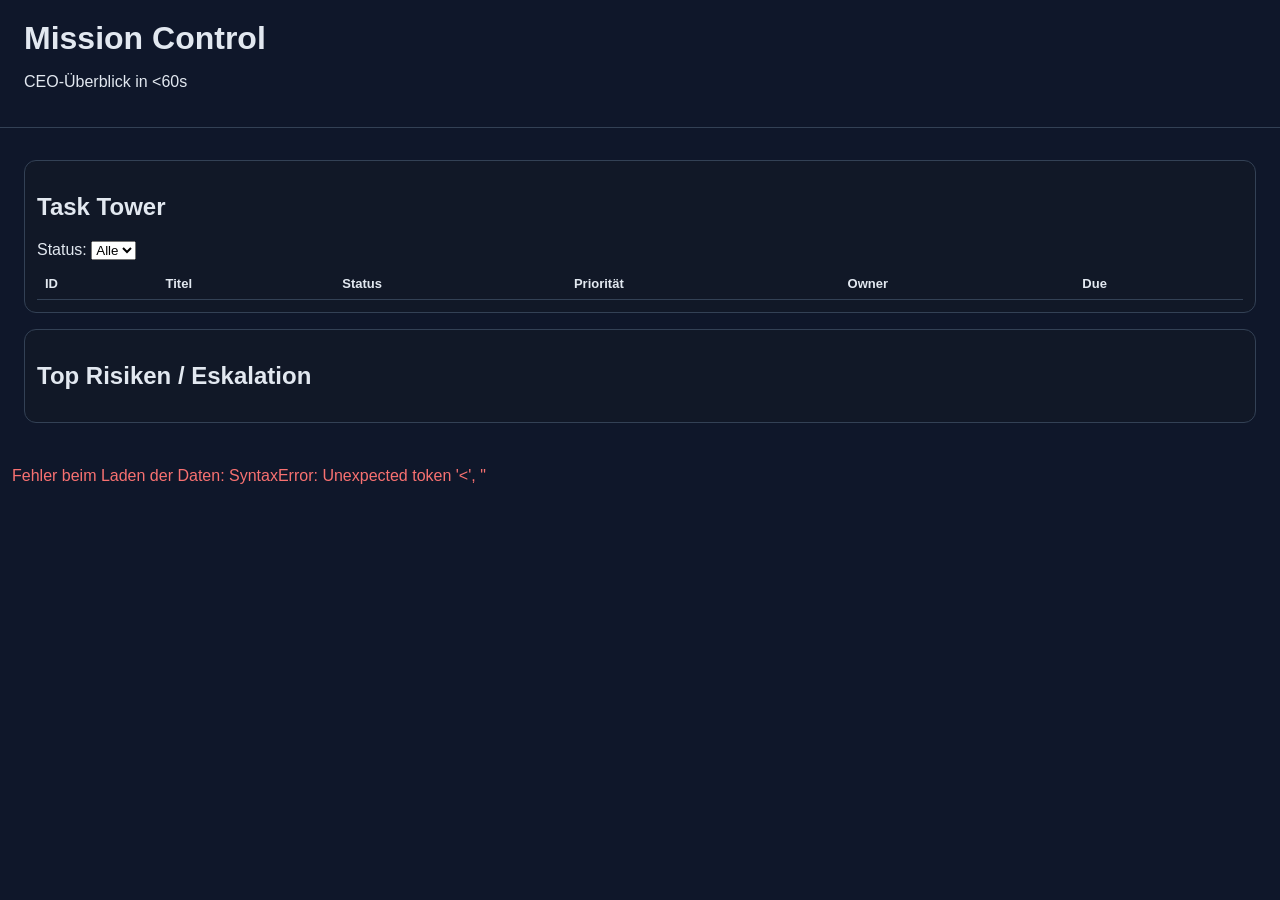
==== index.html @ 3247a1a6 "Mission Control web v1" ====
<!doctype html>
<html lang="de">
<head>
  <meta charset="UTF-8" />
  <meta name="viewport" content="width=device-width, initial-scale=1.0" />
  <title>Mission Control</title>
  <link rel="stylesheet" href="./styles.css" />
</head>
<body>
  <header>
    <h1>Mission Control</h1>
    <p>CEO-Überblick in &lt;60s</p>
  </header>

  <main>
    <section class="cards" id="kpiCards"></section>

    <section class="panel">
      <h2>Task Tower</h2>
      <div class="toolbar">
        <label>Status:
          <select id="statusFilter">
            <option value="all">Alle</option>
          </select>
        </label>
      </div>
      <table>
        <thead>
          <tr><th>ID</th><th>Titel</th><th>Status</th><th>Priorität</th><th>Owner</th><th>Due</th></tr>
        </thead>
        <tbody id="taskRows"></tbody>
      </table>
    </section>

    <section class="panel" id="risksPanel">
      <h2>Top Risiken / Eskalation</h2>
      <ul id="riskList"></ul>
    </section>
  </main>

  <script src="./app.js"></script>
</body>
</html>
---- styles.css ----
body{font-family:Inter,Arial,sans-serif;background:#0f172a;color:#e2e8f0;margin:0}header{padding:20px 24px;border-bottom:1px solid #334155}h1{margin:0}main{padding:16px 24px;display:grid;gap:16px}.cards{display:grid;grid-template-columns:repeat(auto-fit,minmax(220px,1fr));gap:12px}.card{background:#111827;border:1px solid #334155;border-radius:12px;padding:12px}.kpi-name{font-size:13px;color:#94a3b8}.kpi-value{font-size:26px;font-weight:700}.badge{display:inline-block;padding:2px 8px;border-radius:999px;font-size:12px}.gruen{background:#14532d}.gelb{background:#713f12}.rot{background:#7f1d1d}.panel{background:#111827;border:1px solid #334155;border-radius:12px;padding:12px}.toolbar{margin-bottom:8px}table{width:100%;border-collapse:collapse}th,td{padding:8px;border-bottom:1px solid #334155;text-align:left;font-size:13px}
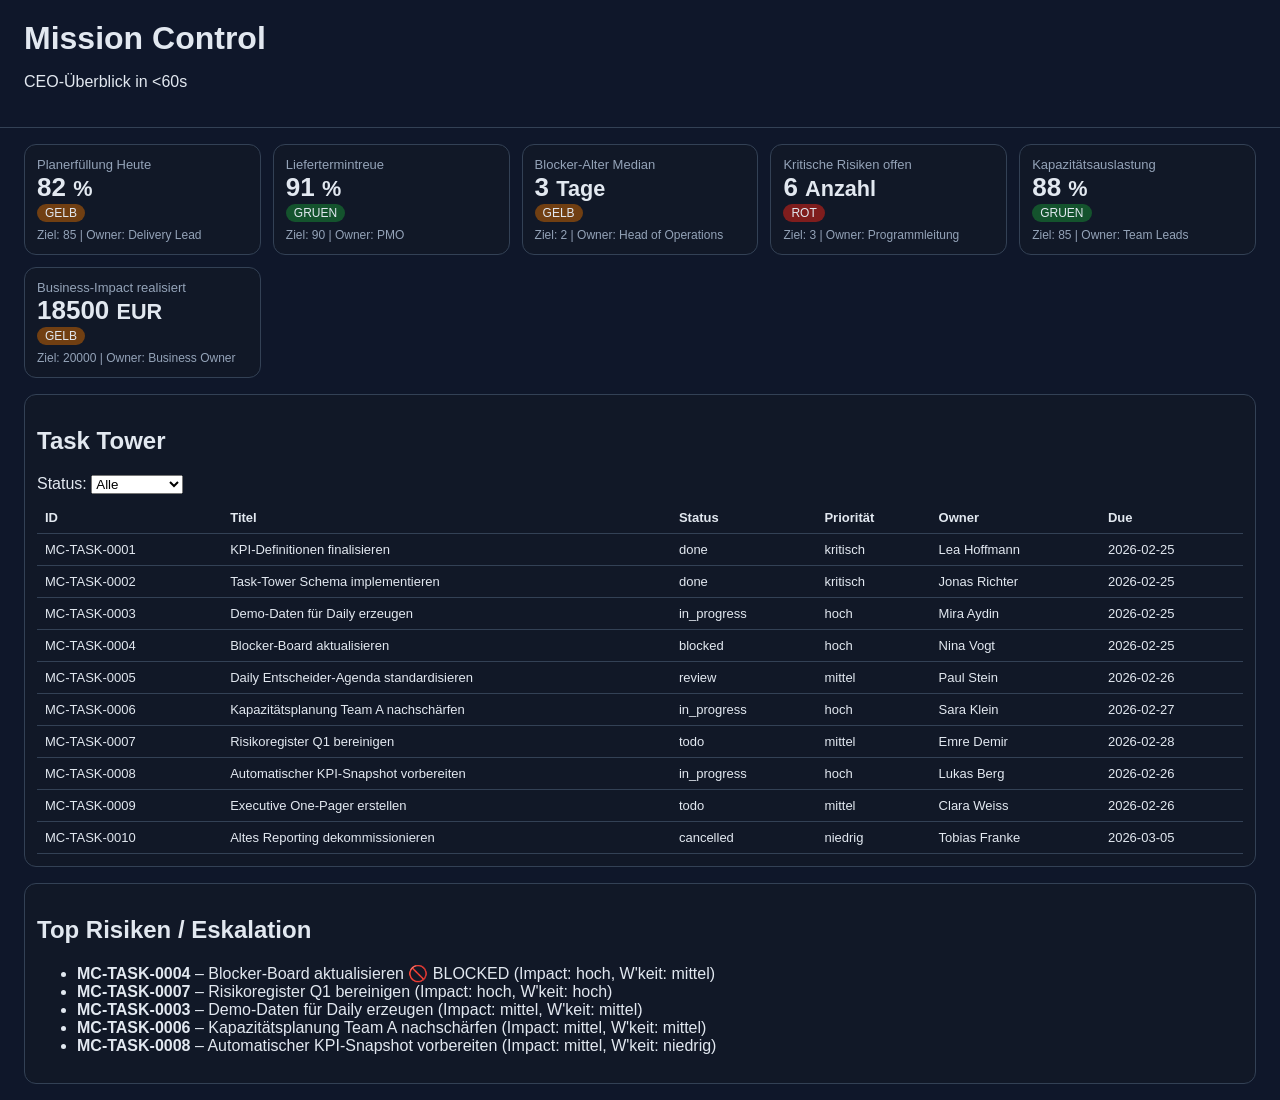
==== commit ecfd794e: "Bust app.js cache for pages" ====
--- a/index.html
+++ b/index.html
@@ -38,6 +38,6 @@
     </section>
   </main>
 
-  <script src="./app.js"></script>
+  <script src="./app.js?v=2"></script>
 </body>
 </html>
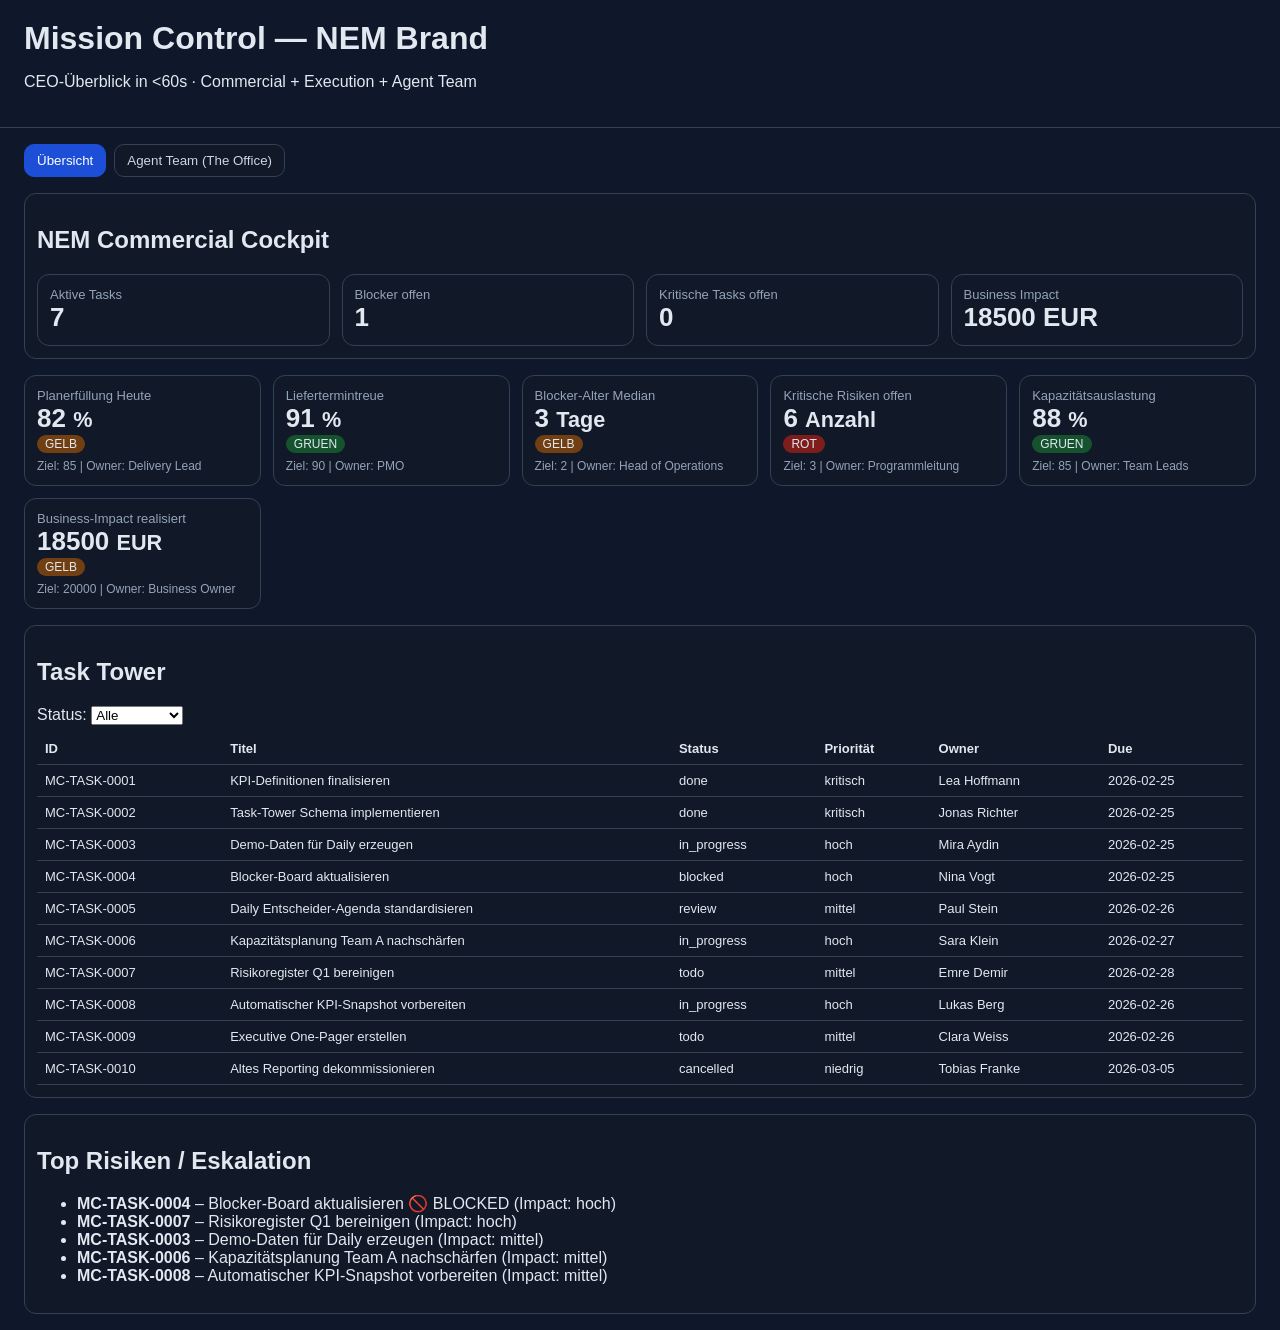
==== commit f9c41c9b: "Mission Control v2: NEM-focused cockpit and Agent Team tab" ====
--- a/index.html
+++ b/index.html
@@ -3,41 +3,60 @@
 <head>
   <meta charset="UTF-8" />
   <meta name="viewport" content="width=device-width, initial-scale=1.0" />
-  <title>Mission Control</title>
+  <title>Mission Control — NEM Brand</title>
   <link rel="stylesheet" href="./styles.css" />
 </head>
 <body>
   <header>
-    <h1>Mission Control</h1>
-    <p>CEO-Überblick in &lt;60s</p>
+    <h1>Mission Control — NEM Brand</h1>
+    <p>CEO-Überblick in &lt;60s · Commercial + Execution + Agent Team</p>
   </header>
 
   <main>
-    <section class="cards" id="kpiCards"></section>
+    <nav class="tabs">
+      <button class="tab active" data-tab="overview">Übersicht</button>
+      <button class="tab" data-tab="agents">Agent Team (The Office)</button>
+    </nav>
 
-    <section class="panel">
-      <h2>Task Tower</h2>
-      <div class="toolbar">
-        <label>Status:
-          <select id="statusFilter">
-            <option value="all">Alle</option>
-          </select>
-        </label>
-      </div>
-      <table>
-        <thead>
-          <tr><th>ID</th><th>Titel</th><th>Status</th><th>Priorität</th><th>Owner</th><th>Due</th></tr>
-        </thead>
-        <tbody id="taskRows"></tbody>
-      </table>
+    <section id="tab-overview" class="tab-panel active">
+      <section class="panel">
+        <h2>NEM Commercial Cockpit</h2>
+        <div class="cards" id="commercialCards"></div>
+      </section>
+
+      <section class="cards" id="kpiCards"></section>
+
+      <section class="panel">
+        <h2>Task Tower</h2>
+        <div class="toolbar">
+          <label>Status:
+            <select id="statusFilter">
+              <option value="all">Alle</option>
+            </select>
+          </label>
+        </div>
+        <table>
+          <thead>
+            <tr><th>ID</th><th>Titel</th><th>Status</th><th>Priorität</th><th>Owner</th><th>Due</th></tr>
+          </thead>
+          <tbody id="taskRows"></tbody>
+        </table>
+      </section>
+
+      <section class="panel" id="risksPanel">
+        <h2>Top Risiken / Eskalation</h2>
+        <ul id="riskList"></ul>
+      </section>
     </section>
 
-    <section class="panel" id="risksPanel">
-      <h2>Top Risiken / Eskalation</h2>
-      <ul id="riskList"></ul>
+    <section id="tab-agents" class="tab-panel">
+      <section class="panel">
+        <h2>Was das Agent-Team gerade abwickelt</h2>
+        <div id="agentCards" class="agent-grid"></div>
+      </section>
     </section>
   </main>
 
-  <script src="./app.js?v=2"></script>
+  <script src="./app.js?v=3"></script>
 </body>
 </html>
--- a/styles.css
+++ b/styles.css
@@ -1 +1,20 @@
-body{font-family:Inter,Arial,sans-serif;background:#0f172a;color:#e2e8f0;margin:0}header{padding:20px 24px;border-bottom:1px solid #334155}h1{margin:0}main{padding:16px 24px;display:grid;gap:16px}.cards{display:grid;grid-template-columns:repeat(auto-fit,minmax(220px,1fr));gap:12px}.card{background:#111827;border:1px solid #334155;border-radius:12px;padding:12px}.kpi-name{font-size:13px;color:#94a3b8}.kpi-value{font-size:26px;font-weight:700}.badge{display:inline-block;padding:2px 8px;border-radius:999px;font-size:12px}.gruen{background:#14532d}.gelb{background:#713f12}.rot{background:#7f1d1d}.panel{background:#111827;border:1px solid #334155;border-radius:12px;padding:12px}.toolbar{margin-bottom:8px}table{width:100%;border-collapse:collapse}th,td{padding:8px;border-bottom:1px solid #334155;text-align:left;font-size:13px}+body{font-family:Inter,Arial,sans-serif;background:#0f172a;color:#e2e8f0;margin:0}
+header{padding:20px 24px;border-bottom:1px solid #334155}
+h1{margin:0}
+main{padding:16px 24px;display:grid;gap:16px}
+.tabs{display:flex;gap:8px}
+.tab{background:#111827;border:1px solid #334155;color:#cbd5e1;padding:8px 12px;border-radius:10px;cursor:pointer}
+.tab.active{background:#1d4ed8;color:#fff;border-color:#1d4ed8}
+.tab-panel{display:none;gap:16px}
+.tab-panel.active{display:grid}
+.cards{display:grid;grid-template-columns:repeat(auto-fit,minmax(220px,1fr));gap:12px}
+.card{background:#111827;border:1px solid #334155;border-radius:12px;padding:12px}
+.kpi-name{font-size:13px;color:#94a3b8}.kpi-value{font-size:26px;font-weight:700}
+.badge{display:inline-block;padding:2px 8px;border-radius:999px;font-size:12px}
+.gruen{background:#14532d}.gelb{background:#713f12}.rot{background:#7f1d1d}
+.panel{background:#111827;border:1px solid #334155;border-radius:12px;padding:12px}
+.toolbar{margin-bottom:8px}table{width:100%;border-collapse:collapse}
+th,td{padding:8px;border-bottom:1px solid #334155;text-align:left;font-size:13px}
+.agent-grid{display:grid;grid-template-columns:repeat(auto-fit,minmax(260px,1fr));gap:10px}
+.agent-card{background:#0b1220;border:1px solid #334155;border-radius:10px;padding:10px}
+.agent-role{font-size:12px;color:#94a3b8}.agent-task{font-size:14px;margin-top:6px}
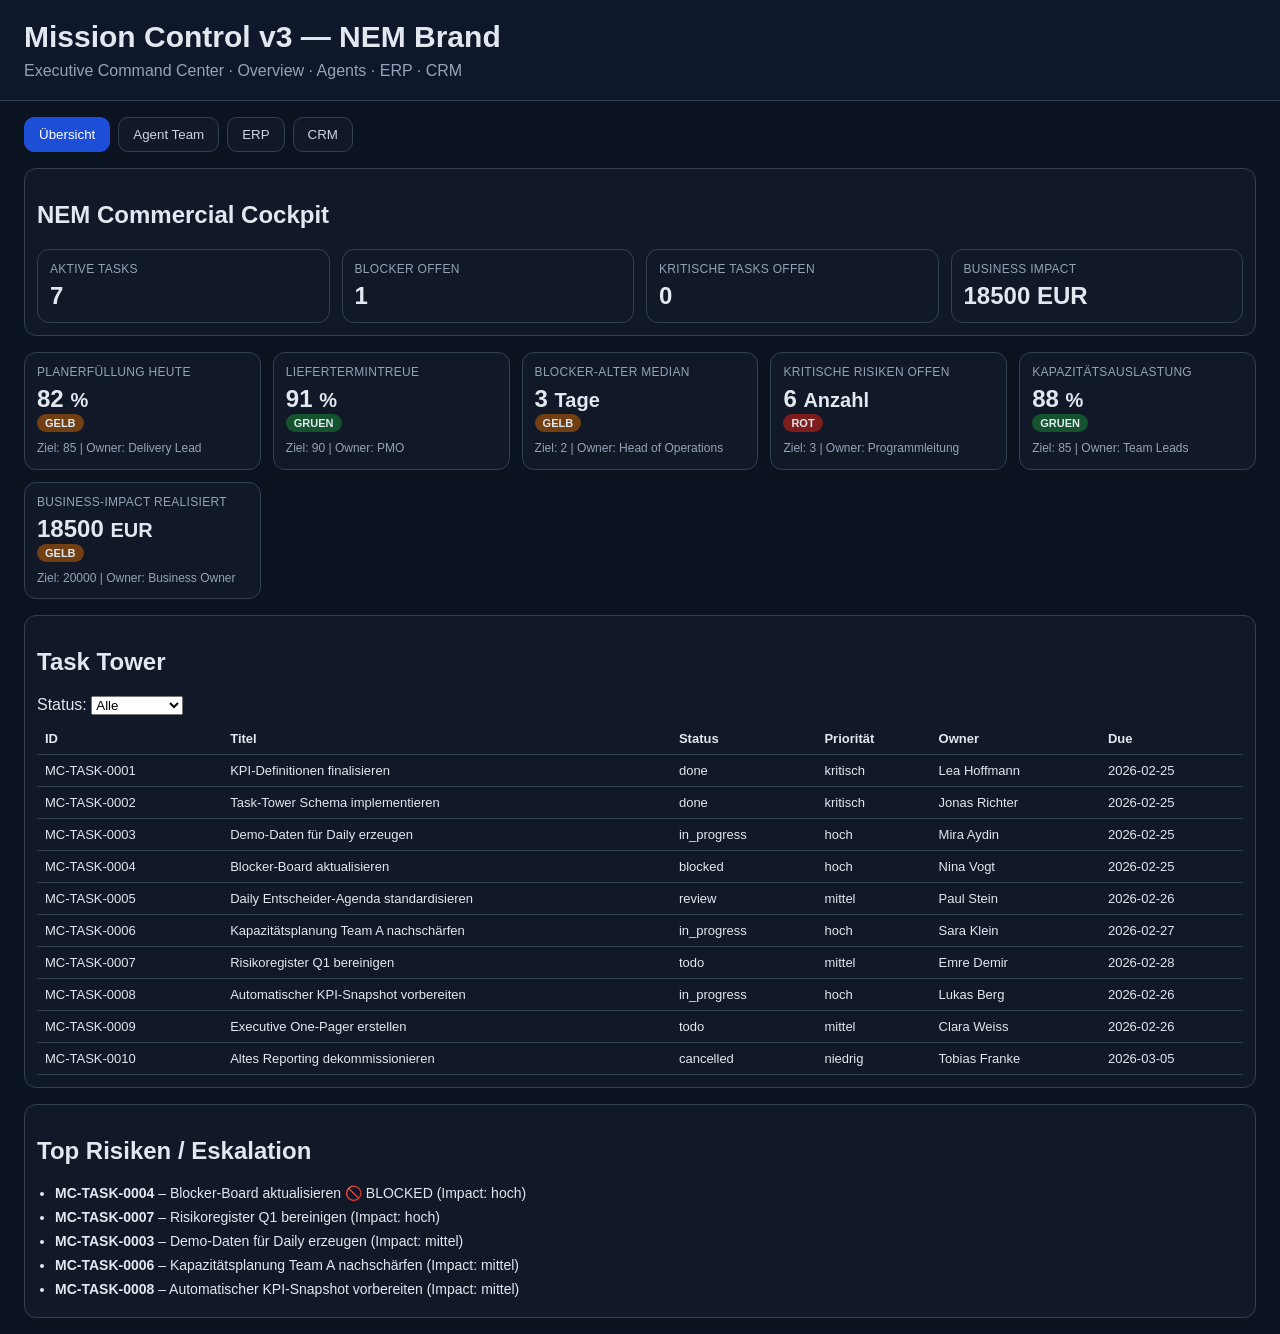
==== commit 739767c0: "Mission Control v3: add ERP+CRM tabs, Office KPI scorecards, fixtures" ====
--- a/index.html
+++ b/index.html
@@ -3,19 +3,21 @@
 <head>
   <meta charset="UTF-8" />
   <meta name="viewport" content="width=device-width, initial-scale=1.0" />
-  <title>Mission Control — NEM Brand</title>
+  <title>Mission Control v3 — NEM Brand</title>
   <link rel="stylesheet" href="./styles.css" />
 </head>
 <body>
   <header>
-    <h1>Mission Control — NEM Brand</h1>
-    <p>CEO-Überblick in &lt;60s · Commercial + Execution + Agent Team</p>
+    <h1>Mission Control v3 — NEM Brand</h1>
+    <p>Executive Command Center · Overview · Agents · ERP · CRM</p>
   </header>
 
   <main>
     <nav class="tabs">
       <button class="tab active" data-tab="overview">Übersicht</button>
-      <button class="tab" data-tab="agents">Agent Team (The Office)</button>
+      <button class="tab" data-tab="agents">Agent Team</button>
+      <button class="tab" data-tab="erp">ERP</button>
+      <button class="tab" data-tab="crm">CRM</button>
     </nav>
 
     <section id="tab-overview" class="tab-panel active">
@@ -54,9 +56,55 @@
         <h2>Was das Agent-Team gerade abwickelt</h2>
         <div id="agentCards" class="agent-grid"></div>
       </section>
+
+      <section class="panel">
+        <h2>Agent KPI Scorecards (The Office)</h2>
+        <div id="agentKpiCards" class="agent-kpi-grid"></div>
+      </section>
+    </section>
+
+    <section id="tab-erp" class="tab-panel">
+      <section class="cards" id="erpAlertCards"></section>
+
+      <section class="panel">
+        <h2>Inventory Control</h2>
+        <div class="toolbar" id="erpFilterButtons"></div>
+        <table>
+          <thead>
+            <tr><th>SKU</th><th>Produkt</th><th>Stock</th><th>Reorder Point</th><th>Status</th><th>Wert</th></tr>
+          </thead>
+          <tbody id="inventoryRows"></tbody>
+        </table>
+      </section>
+
+      <section class="panel">
+        <h2>Purchase / Orders Board</h2>
+        <div id="poBoard" class="board-grid"></div>
+      </section>
+    </section>
+
+    <section id="tab-crm" class="tab-panel">
+      <section class="cards" id="crmMetricCards"></section>
+
+      <section class="panel">
+        <h2>Lead Pipeline Stages</h2>
+        <div id="crmPipeline" class="board-grid"></div>
+      </section>
+
+      <section class="split-grid">
+        <section class="panel">
+          <h2>Next Actions (Heute)</h2>
+          <ul id="nextActionsList"></ul>
+        </section>
+
+        <section class="panel">
+          <h2>Top Opportunities</h2>
+          <div id="topOpportunities"></div>
+        </section>
+      </section>
     </section>
   </main>
 
-  <script src="./app.js?v=3"></script>
+  <script src="./app.js?v=3.1"></script>
 </body>
-</html>+</html>
--- a/styles.css
+++ b/styles.css
@@ -1,20 +1,45 @@
-body{font-family:Inter,Arial,sans-serif;background:#0f172a;color:#e2e8f0;margin:0}
-header{padding:20px 24px;border-bottom:1px solid #334155}
-h1{margin:0}
-main{padding:16px 24px;display:grid;gap:16px}
-.tabs{display:flex;gap:8px}
-.tab{background:#111827;border:1px solid #334155;color:#cbd5e1;padding:8px 12px;border-radius:10px;cursor:pointer}
+*{box-sizing:border-box}
+body{font-family:Inter,Arial,sans-serif;background:#0b1220;color:#e2e8f0;margin:0}
+header{padding:20px 24px;border-bottom:1px solid #334155;background:#0f172a;position:sticky;top:0;z-index:5}
+h1{margin:0;font-size:clamp(20px,4vw,30px)}
+header p{margin:8px 0 0;color:#94a3b8}
+main{padding:16px 24px;display:grid;gap:16px;max-width:1400px;margin:0 auto}
+.tabs{display:flex;gap:8px;flex-wrap:wrap}
+.tab{background:#111827;border:1px solid #334155;color:#cbd5e1;padding:9px 14px;border-radius:10px;cursor:pointer}
 .tab.active{background:#1d4ed8;color:#fff;border-color:#1d4ed8}
 .tab-panel{display:none;gap:16px}
 .tab-panel.active{display:grid}
-.cards{display:grid;grid-template-columns:repeat(auto-fit,minmax(220px,1fr));gap:12px}
+.cards{display:grid;grid-template-columns:repeat(auto-fit,minmax(200px,1fr));gap:12px}
 .card{background:#111827;border:1px solid #334155;border-radius:12px;padding:12px}
-.kpi-name{font-size:13px;color:#94a3b8}.kpi-value{font-size:26px;font-weight:700}
-.badge{display:inline-block;padding:2px 8px;border-radius:999px;font-size:12px}
+.kpi-name{font-size:12px;color:#94a3b8;text-transform:uppercase;letter-spacing:.3px}
+.kpi-value{font-size:24px;font-weight:700;margin-top:6px}
+.meta{font-size:12px;color:#94a3b8;margin-top:8px;line-height:1.4}
+.badge{display:inline-block;padding:3px 8px;border-radius:999px;font-size:11px;font-weight:700}
 .gruen{background:#14532d}.gelb{background:#713f12}.rot{background:#7f1d1d}
 .panel{background:#111827;border:1px solid #334155;border-radius:12px;padding:12px}
-.toolbar{margin-bottom:8px}table{width:100%;border-collapse:collapse}
-th,td{padding:8px;border-bottom:1px solid #334155;text-align:left;font-size:13px}
-.agent-grid{display:grid;grid-template-columns:repeat(auto-fit,minmax(260px,1fr));gap:10px}
-.agent-card{background:#0b1220;border:1px solid #334155;border-radius:10px;padding:10px}
-.agent-role{font-size:12px;color:#94a3b8}.agent-task{font-size:14px;margin-top:6px}
+.toolbar{margin-bottom:8px;display:flex;gap:8px;flex-wrap:wrap;align-items:center}
+table{width:100%;border-collapse:collapse}
+th,td{padding:8px;border-bottom:1px solid #334155;text-align:left;font-size:13px;vertical-align:top}
+.agent-grid,.agent-kpi-grid{display:grid;grid-template-columns:repeat(auto-fit,minmax(260px,1fr));gap:10px}
+.agent-card{background:#0f172a;border:1px solid #334155;border-radius:10px;padding:10px}
+.agent-role{font-size:12px;color:#94a3b8}
+.agent-task{font-size:14px;margin-top:6px}
+.kpi-row{display:grid;grid-template-columns:1.5fr auto auto;gap:8px;align-items:center;padding:6px 0;border-bottom:1px dashed #233046}
+.kpi-row:last-child{border-bottom:none}
+.filter-btn{background:#0f172a;border:1px solid #334155;border-radius:999px;color:#cbd5e1;padding:6px 10px;cursor:pointer;font-size:12px}
+.filter-btn.active{background:#1d4ed8;border-color:#1d4ed8;color:#fff}
+.board-grid{display:grid;grid-template-columns:repeat(auto-fit,minmax(180px,1fr));gap:10px}
+.board-col{background:#0f172a;border:1px solid #334155;border-radius:10px;padding:10px}
+.board-col h3{margin:0 0 10px;font-size:14px;text-transform:capitalize}
+.board-item{background:#111827;border:1px solid #334155;border-radius:8px;padding:8px;font-size:13px;margin-bottom:8px;line-height:1.4}
+.board-item:last-child{margin-bottom:0}
+.board-item.muted{color:#64748b}
+.split-grid{display:grid;grid-template-columns:1fr 1fr;gap:12px}
+ul{padding-left:18px;margin:8px 0}
+li{margin:8px 0;font-size:14px}
+@media (max-width:900px){
+  main{padding:14px}
+  .split-grid{grid-template-columns:1fr}
+  th,td{font-size:12px;padding:6px}
+  .kpi-value{font-size:20px}
+}
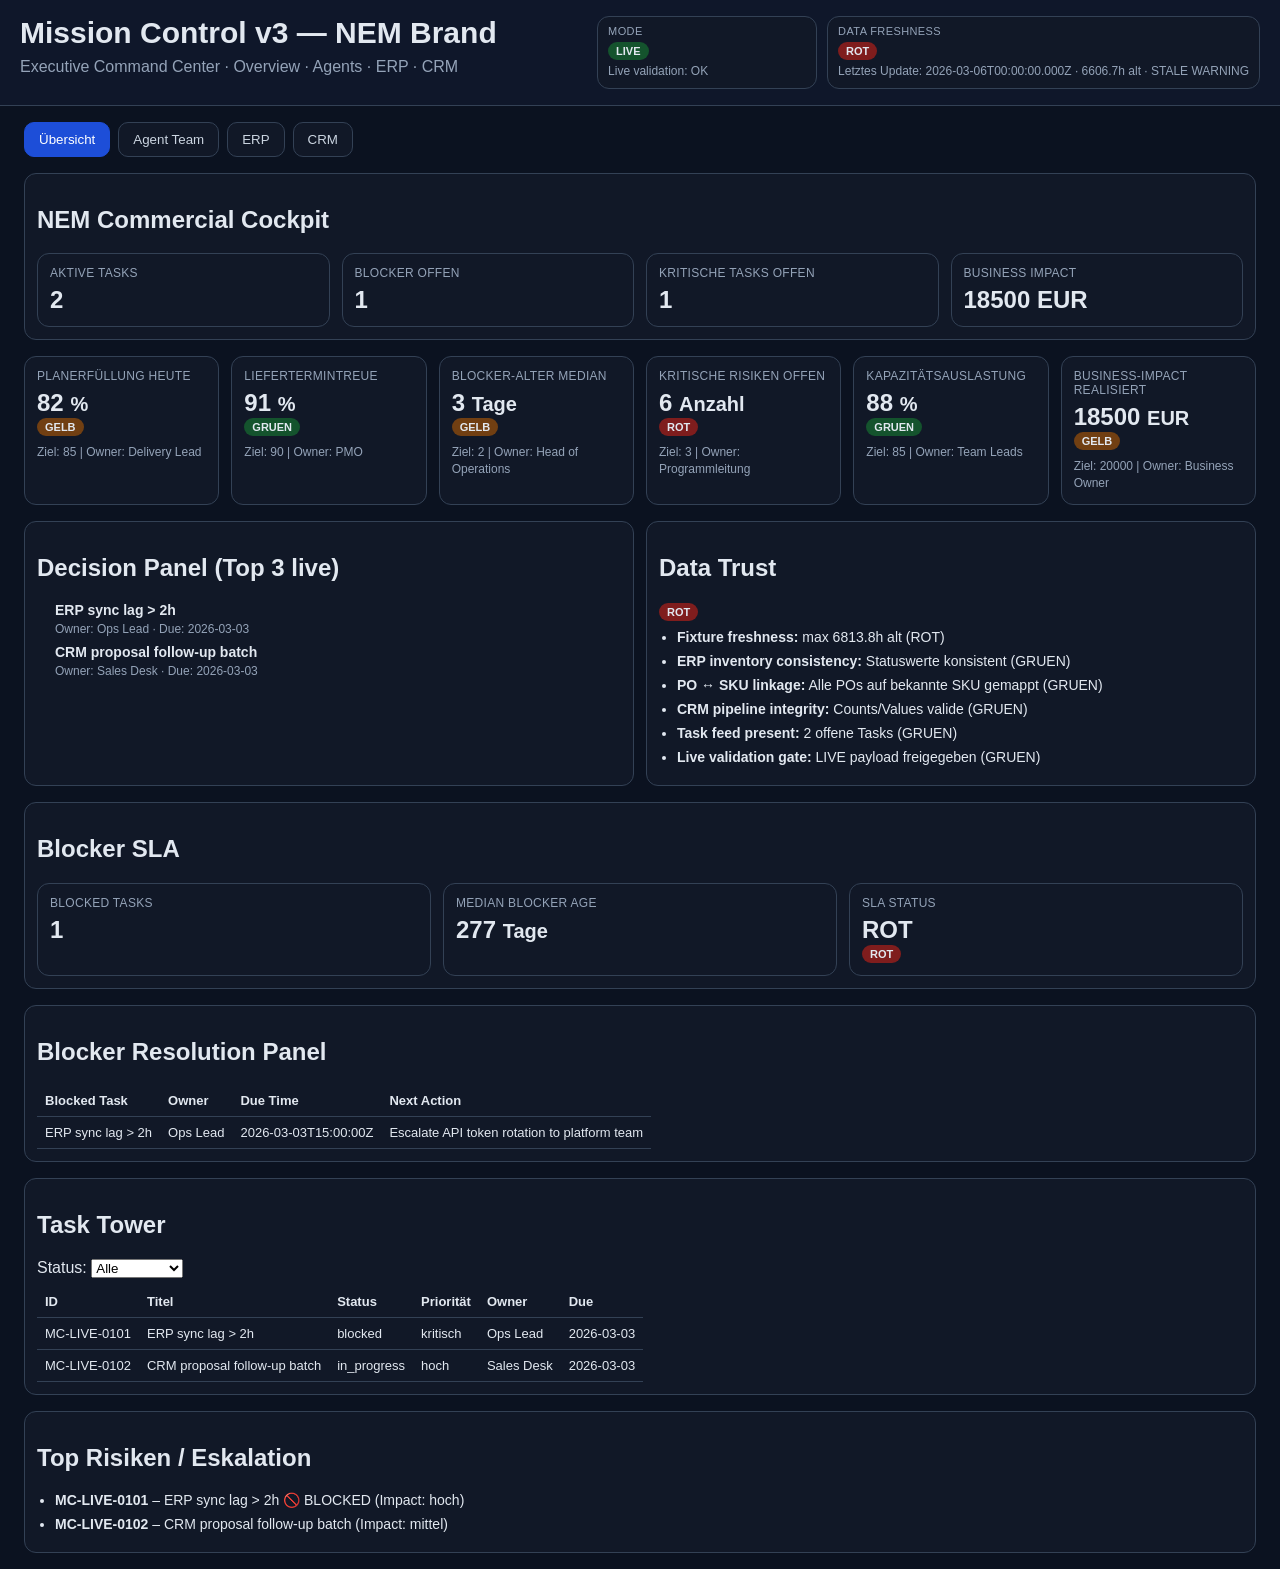
==== commit 18f2be8d: "feat: live-control mode with validation gate, blocker panel, freshness" ====
--- a/index.html
+++ b/index.html
@@ -8,8 +8,23 @@
 </head>
 <body>
   <header>
-    <h1>Mission Control v3 — NEM Brand</h1>
-    <p>Executive Command Center · Overview · Agents · ERP · CRM</p>
+    <div class="header-top">
+      <div>
+        <h1>Mission Control v3 — NEM Brand</h1>
+        <p>Executive Command Center · Overview · Agents · ERP · CRM</p>
+      </div>
+      <div class="header-badges">
+        <div class="status-chip">
+          <span class="chip-label">Mode</span>
+          <div id="dataModeBadge"></div>
+        </div>
+        <div class="status-chip">
+          <span class="chip-label">Data Freshness</span>
+          <div id="dataFreshnessBadge"></div>
+          <small id="dataFreshnessText"></small>
+        </div>
+      </div>
+    </div>
   </header>
 
   <main>
@@ -27,6 +42,34 @@
       </section>
 
       <section class="cards" id="kpiCards"></section>
+
+      <section class="split-grid">
+        <section class="panel">
+          <h2>Decision Panel (Top 3 live)</h2>
+          <ul id="decisionList"></ul>
+        </section>
+
+        <section class="panel">
+          <h2>Data Trust</h2>
+          <div id="dataTrustBadge"></div>
+          <ul id="dataTrustMeta"></ul>
+        </section>
+      </section>
+
+      <section class="panel">
+        <h2>Blocker SLA</h2>
+        <div class="cards" id="blockerSlaCards"></div>
+      </section>
+
+      <section class="panel">
+        <h2>Blocker Resolution Panel</h2>
+        <table>
+          <thead>
+            <tr><th>Blocked Task</th><th>Owner</th><th>Due Time</th><th>Next Action</th></tr>
+          </thead>
+          <tbody id="blockerResolutionRows"></tbody>
+        </table>
+      </section>
 
       <section class="panel">
         <h2>Task Tower</h2>
@@ -105,6 +148,6 @@
     </section>
   </main>
 
-  <script src="./app.js?v=3.1"></script>
+  <script src="./app.js?v=3.3"></script>
 </body>
-</html>
+</html>
--- a/styles.css
+++ b/styles.css
@@ -1,45 +1,64 @@
 *{box-sizing:border-box}
-body{font-family:Inter,Arial,sans-serif;background:#0b1220;color:#e2e8f0;margin:0}
-header{padding:20px 24px;border-bottom:1px solid #334155;background:#0f172a;position:sticky;top:0;z-index:5}
+:root{
+  --bg:#0b1220;
+  --panel:#111827;
+  --panel-2:#0f172a;
+  --line:#334155;
+  --text:#e2e8f0;
+  --muted:#94a3b8;
+  --accent:#1d4ed8;
+}
+body{font-family:Inter,Arial,sans-serif;background:var(--bg);color:var(--text);margin:0}
+header{padding:16px 20px;border-bottom:1px solid var(--line);background:var(--panel-2);position:sticky;top:0;z-index:5}
+.header-top{display:flex;justify-content:space-between;gap:14px;align-items:flex-start;flex-wrap:wrap}
 h1{margin:0;font-size:clamp(20px,4vw,30px)}
-header p{margin:8px 0 0;color:#94a3b8}
+header p{margin:8px 0 0;color:var(--muted)}
+.header-badges{display:flex;gap:10px;flex-wrap:wrap;max-width:680px}
+.status-chip{background:var(--panel);border:1px solid var(--line);border-radius:12px;padding:8px 10px;min-width:220px}
+.chip-label{display:block;color:var(--muted);font-size:11px;text-transform:uppercase;letter-spacing:.4px;margin-bottom:4px}
+#dataFreshnessText,.mode-note{display:block;margin-top:4px;color:var(--muted);font-size:12px;line-height:1.3}
 main{padding:16px 24px;display:grid;gap:16px;max-width:1400px;margin:0 auto}
 .tabs{display:flex;gap:8px;flex-wrap:wrap}
-.tab{background:#111827;border:1px solid #334155;color:#cbd5e1;padding:9px 14px;border-radius:10px;cursor:pointer}
-.tab.active{background:#1d4ed8;color:#fff;border-color:#1d4ed8}
+.tab{background:var(--panel);border:1px solid var(--line);color:#cbd5e1;padding:9px 14px;border-radius:10px;cursor:pointer}
+.tab.active{background:var(--accent);color:#fff;border-color:var(--accent)}
 .tab-panel{display:none;gap:16px}
 .tab-panel.active{display:grid}
-.cards{display:grid;grid-template-columns:repeat(auto-fit,minmax(200px,1fr));gap:12px}
-.card{background:#111827;border:1px solid #334155;border-radius:12px;padding:12px}
-.kpi-name{font-size:12px;color:#94a3b8;text-transform:uppercase;letter-spacing:.3px}
+.cards{display:grid;grid-template-columns:repeat(auto-fit,minmax(190px,1fr));gap:12px}
+.card{background:var(--panel);border:1px solid var(--line);border-radius:12px;padding:12px}
+.kpi-name{font-size:12px;color:var(--muted);text-transform:uppercase;letter-spacing:.3px}
 .kpi-value{font-size:24px;font-weight:700;margin-top:6px}
-.meta{font-size:12px;color:#94a3b8;margin-top:8px;line-height:1.4}
+.meta{font-size:12px;color:var(--muted);margin-top:8px;line-height:1.4}
 .badge{display:inline-block;padding:3px 8px;border-radius:999px;font-size:11px;font-weight:700}
 .gruen{background:#14532d}.gelb{background:#713f12}.rot{background:#7f1d1d}
-.panel{background:#111827;border:1px solid #334155;border-radius:12px;padding:12px}
+.panel{background:var(--panel);border:1px solid var(--line);border-radius:12px;padding:12px}
 .toolbar{margin-bottom:8px;display:flex;gap:8px;flex-wrap:wrap;align-items:center}
-table{width:100%;border-collapse:collapse}
-th,td{padding:8px;border-bottom:1px solid #334155;text-align:left;font-size:13px;vertical-align:top}
+.panel table{width:100%;border-collapse:collapse;display:block;overflow-x:auto}
+th,td{padding:8px;border-bottom:1px solid var(--line);text-align:left;font-size:13px;vertical-align:top;white-space:nowrap}
 .agent-grid,.agent-kpi-grid{display:grid;grid-template-columns:repeat(auto-fit,minmax(260px,1fr));gap:10px}
-.agent-card{background:#0f172a;border:1px solid #334155;border-radius:10px;padding:10px}
-.agent-role{font-size:12px;color:#94a3b8}
+.agent-card{background:var(--panel-2);border:1px solid var(--line);border-radius:10px;padding:10px}
+.agent-role{font-size:12px;color:var(--muted)}
 .agent-task{font-size:14px;margin-top:6px}
 .kpi-row{display:grid;grid-template-columns:1.5fr auto auto;gap:8px;align-items:center;padding:6px 0;border-bottom:1px dashed #233046}
 .kpi-row:last-child{border-bottom:none}
-.filter-btn{background:#0f172a;border:1px solid #334155;border-radius:999px;color:#cbd5e1;padding:6px 10px;cursor:pointer;font-size:12px}
-.filter-btn.active{background:#1d4ed8;border-color:#1d4ed8;color:#fff}
+.filter-btn{background:var(--panel-2);border:1px solid var(--line);border-radius:999px;color:#cbd5e1;padding:6px 10px;cursor:pointer;font-size:12px}
+.filter-btn.active{background:var(--accent);border-color:var(--accent);color:#fff}
 .board-grid{display:grid;grid-template-columns:repeat(auto-fit,minmax(180px,1fr));gap:10px}
-.board-col{background:#0f172a;border:1px solid #334155;border-radius:10px;padding:10px}
+.board-col{background:var(--panel-2);border:1px solid var(--line);border-radius:10px;padding:10px}
 .board-col h3{margin:0 0 10px;font-size:14px;text-transform:capitalize}
-.board-item{background:#111827;border:1px solid #334155;border-radius:8px;padding:8px;font-size:13px;margin-bottom:8px;line-height:1.4}
+.board-item{background:var(--panel);border:1px solid var(--line);border-radius:8px;padding:8px;font-size:13px;margin-bottom:8px;line-height:1.4}
 .board-item:last-child{margin-bottom:0}
 .board-item.muted{color:#64748b}
 .split-grid{display:grid;grid-template-columns:1fr 1fr;gap:12px}
 ul{padding-left:18px;margin:8px 0}
 li{margin:8px 0;font-size:14px}
+#dataTrustBadge{margin:4px 0 8px}
+#decisionList li{display:flex;flex-direction:column;gap:4px}
+
 @media (max-width:900px){
-  main{padding:14px}
+  header{padding:14px}
+  main{padding:12px}
   .split-grid{grid-template-columns:1fr}
+  .status-chip{min-width:unset;width:100%}
   th,td{font-size:12px;padding:6px}
   .kpi-value{font-size:20px}
-}
+}
